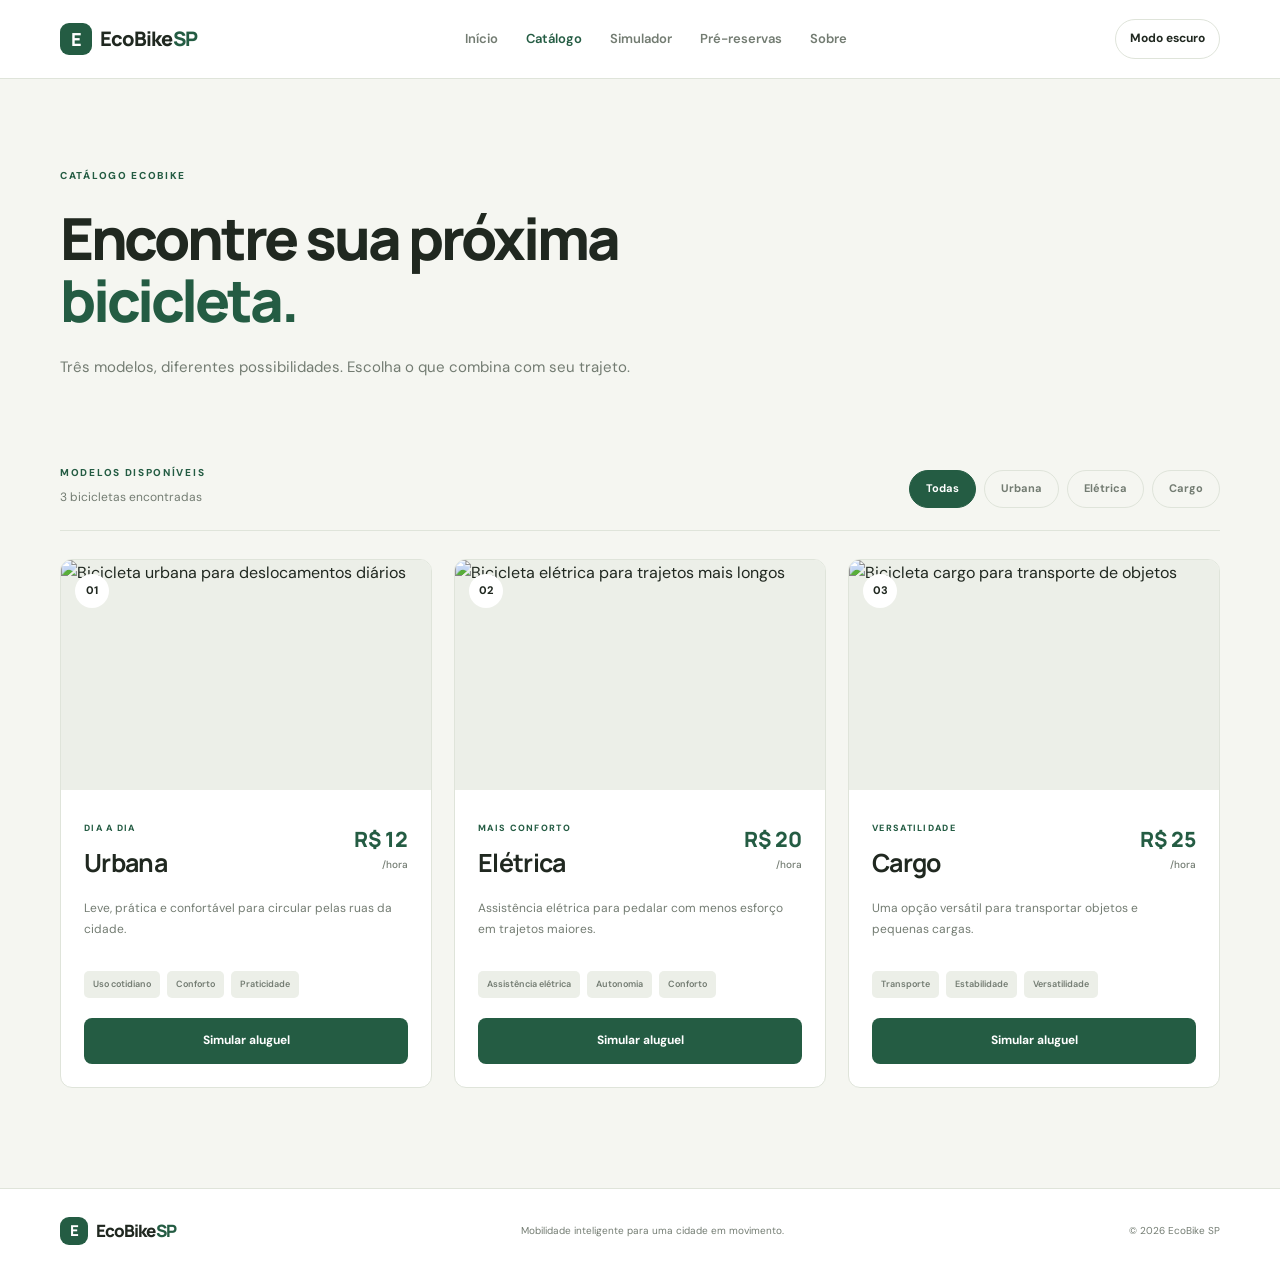
==== bicicletas.html @ a2876f56 "first commit" ====
<!DOCTYPE html>
<html lang="pt-BR">
<head>
    <meta charset="UTF-8">
    <meta name="viewport" content="width=device-width, initial-scale=1.0">
    <meta name="description" content="Conheça os modelos de bicicletas disponíveis para aluguel na EcoBike SP.">
    <title>Catálogo | EcoBike SP</title>
    <link rel="stylesheet" href="css/style.css">
    <script src="js/main.js" defer></script>
    <script src="js/bicicletas.js" defer></script>
</head>
<body>
    <header class="site-header">
        <nav class="navbar container" aria-label="Navegação principal">
            <a class="brand" href="index.html"><span class="brand-mark">E</span> EcoBike<span>SP</span></a>
            <div class="nav-links">
                <a href="index.html">Início</a>
                <a class="active" href="bicicletas.html">Catálogo</a>
                <a href="simulador.html">Simulador</a>
                <a href="reservas.html">Pré-reservas</a>
                <a href="sobre.html">Sobre</a>
            </div>
            <button class="theme-toggle" id="themeToggle" type="button" aria-label="Ativar modo escuro">Modo escuro</button>
        </nav>
    </header>

    <main>
        <section class="page-hero container">
            <span class="eyebrow">CATÁLOGO ECOBIKE</span>
            <h1>Encontre sua próxima <span>bicicleta.</span></h1>
            <p>Três modelos, diferentes possibilidades. Escolha o que combina com seu trajeto.</p>
        </section>

        <section class="catalog-section container">
            <div class="catalog-toolbar">
                <div><span class="eyebrow">MODELOS DISPONÍVEIS</span><p class="catalog-count" id="catalogCount">3 bicicletas encontradas</p></div>
                <div class="filters" role="group" aria-label="Filtrar bicicletas">
                    <button class="filter-btn active" type="button" data-filter="todos" aria-pressed="true">Todas</button>
                    <button class="filter-btn" type="button" data-filter="urbana" aria-pressed="false">Urbana</button>
                    <button class="filter-btn" type="button" data-filter="eletrica" aria-pressed="false">Elétrica</button>
                    <button class="filter-btn" type="button" data-filter="cargo" aria-pressed="false">Cargo</button>
                </div>
            </div>

            <div class="catalog-grid" id="catalogGrid">
                <article class="bike-card" data-category="urbana">
                    <div class="bike-image"><img src="https://images.unsplash.com/photo-1507035895480-2b3156c31fc8?auto=format&fit=crop&w=900&q=85" alt="Bicicleta urbana para deslocamentos diários"><span class="bike-number">01</span></div>
                    <div class="bike-info"><div class="bike-title-row"><div><span class="plan-tag">DIA A DIA</span><h2>Urbana</h2></div><p class="bike-price">R$ 12<small>/hora</small></p></div><p class="bike-description">Leve, prática e confortável para circular pelas ruas da cidade.</p><div class="bike-specs"><span>Uso cotidiano</span><span>Conforto</span><span>Praticidade</span></div><a class="btn btn-primary btn-full" href="simulador.html?tipo=urbana">Simular aluguel</a></div>
                </article>

                <article class="bike-card" data-category="eletrica">
                    <div class="bike-image"><img src="https://images.unsplash.com/photo-1571068316344-75bc76f77890?auto=format&fit=crop&w=900&q=85" alt="Bicicleta elétrica para trajetos mais longos"><span class="bike-number">02</span></div>
                    <div class="bike-info"><div class="bike-title-row"><div><span class="plan-tag">MAIS CONFORTO</span><h2>Elétrica</h2></div><p class="bike-price">R$ 20<small>/hora</small></p></div><p class="bike-description">Assistência elétrica para pedalar com menos esforço em trajetos maiores.</p><div class="bike-specs"><span>Assistência elétrica</span><span>Autonomia</span><span>Conforto</span></div><a class="btn btn-primary btn-full" href="simulador.html?tipo=eletrica">Simular aluguel</a></div>
                </article>

                <article class="bike-card" data-category="cargo">
                    <div class="bike-image"><img src="https://images.unsplash.com/photo-1558981806-ec527fa84c39?auto=format&fit=crop&w=900&q=85" alt="Bicicleta cargo para transporte de objetos"><span class="bike-number">03</span></div>
                    <div class="bike-info"><div class="bike-title-row"><div><span class="plan-tag">VERSATILIDADE</span><h2>Cargo</h2></div><p class="bike-price">R$ 25<small>/hora</small></p></div><p class="bike-description">Uma opção versátil para transportar objetos e pequenas cargas.</p><div class="bike-specs"><span>Transporte</span><span>Estabilidade</span><span>Versatilidade</span></div><a class="btn btn-primary btn-full" href="simulador.html?tipo=cargo">Simular aluguel</a></div>
                </article>
            </div>
            <p class="empty-state" id="semResultados" hidden>Nenhuma bicicleta encontrada para esse filtro.</p>
        </section>
    </main>

    <footer class="site-footer"><div class="container footer-content"><a class="brand footer-brand" href="index.html"><span class="brand-mark">E</span> EcoBike<span>SP</span></a><p>Mobilidade inteligente para uma cidade em movimento.</p><span>© 2026 EcoBike SP</span></div></footer>
</body>
</html>
---- css/style.css ----
@import url('https://fonts.googleapis.com/css2?family=DM+Sans:wght@400;500;600;700&family=Manrope:wght@400;500;600;700;800&display=swap');

:root {
    --bg: #f5f6f1;
    --surface: #ffffff;
    --surface-soft: #ecefe8;
    --text: #202820;
    --muted: #737c72;
    --primary: #245c43;
    --primary-dark: #19432f;
    --accent: #c7e36b;
    --border: #dfe4da;
    --danger: #b83b3b;
    --shadow: 0 12px 35px rgba(28, 47, 34, .07);
    --radius: 18px;
    --transition: .25s ease;
}

body.dark {
    --bg: #111713;
    --surface: #1a241d;
    --surface-soft: #222e25;
    --text: #edf2e9;
    --muted: #a2afa1;
    --primary: #9bc99e;
    --primary-dark: #c0dfb9;
    --accent: #c7e36b;
    --border: #334137;
    --danger: #ff8585;
    --shadow: 0 12px 35px rgba(0, 0, 0, .18);
}

* {
    margin: 0;
    padding: 0;
    box-sizing: border-box;
}

html {
    scroll-behavior: smooth;
}

body {
    min-width: 320px;
    background: var(--bg);
    color: var(--text);
    font-family: 'DM Sans', sans-serif;
    line-height: 1.6;
    transition: background var(--transition), color var(--transition);
}

a {
    color: inherit;
    text-decoration: none;
}

button, input, select {
    font: inherit;
}

button, a {
    -webkit-tap-highlight-color: transparent;
}

img {
    display: block;
    width: 100%;
    object-fit: cover;
}

.container {
    width: min(1160px, calc(100% - 48px));
    margin-inline: auto;
}

.section-space {
    padding-top: 88px;
    padding-bottom: 95px;
}

.site-header {
    position: sticky;
    top: 0;
    z-index: 20;
    background: var(--surface);
    border-bottom: 1px solid var(--border);
}

.navbar {
    min-height: 78px;
    display: flex;
    align-items: center;
    justify-content: space-between;
    gap: 25px;
}

.brand {
    display: inline-flex;
    align-items: center;
    gap: 8px;
    font-family: 'Manrope', sans-serif;
    font-size: 20px;
    font-weight: 800;
    letter-spacing: -1px;
    white-space: nowrap;
}

.brand > span:last-child {
    color: var(--primary);
    margin-left: -7px;
}

.brand-mark {
    display: grid;
    place-items: center;
    width: 32px;
    height: 32px;
    background: var(--primary);
    color: #fff;
    border-radius: 9px;
    font-size: 18px;
}

.nav-links {
    display: flex;
    align-items: center;
    justify-content: center;
    gap: 28px;
}

.nav-links a {
    color: var(--muted);
    font-size: 13px;
    font-weight: 600;
    transition: color var(--transition);
}

.nav-links a:hover,
.nav-links a.active {
    color: var(--primary);
}

.theme-toggle {
    border: 1px solid var(--border);
    border-radius: 30px;
    padding: 9px 14px;
    background: var(--surface);
    color: var(--text);
    font-size: 12px;
    font-weight: 700;
    cursor: pointer;
    transition: var(--transition);
    white-space: nowrap;
}

.theme-toggle:hover {
    border-color: var(--primary);
    color: var(--primary);
}

.hero {
    min-height: 590px;
    display: grid;
    grid-template-columns: 1fr 1fr;
    align-items: center;
    gap: 55px;
    padding-top: 65px;
    padding-bottom: 65px;
}

.eyebrow {
    display: inline-block;
    color: var(--primary);
    font-size: 10px;
    font-weight: 800;
    letter-spacing: 1.7px;
}

.hero h1,
.page-hero h1 {
    margin-top: 20px;
    font-family: 'Manrope', sans-serif;
    font-size: clamp(42px, 5.2vw, 66px);
    font-weight: 800;
    line-height: 1.08;
    letter-spacing: -3px;
}

.hero h1 span,
.page-hero h1 span {
    color: var(--primary);
}

.hero-content > p,
.page-hero > p {
    max-width: 500px;
    margin-top: 22px;
    color: var(--muted);
    font-size: 15px;
    line-height: 1.8;
}

.hero-actions {
    display: flex;
    flex-wrap: wrap;
    gap: 12px;
    margin-top: 30px;
}

.btn {
    display: inline-flex;
    align-items: center;
    justify-content: center;
    min-height: 46px;
    padding: 12px 21px;
    border: 1px solid transparent;
    border-radius: 8px;
    font-size: 12px;
    font-weight: 700;
    cursor: pointer;
    transition: transform var(--transition), background var(--transition), border-color var(--transition);
}

.btn:hover {
    transform: translateY(-2px);
}

.btn-primary {
    background: var(--primary);
    color: #fff;
}

.btn-primary:hover {
    background: var(--primary-dark);
}

.btn-secondary {
    background: transparent;
    color: var(--text);
    border-color: var(--border);
}

.btn-secondary:hover {
    border-color: var(--primary);
    color: var(--primary);
}

.btn-light {
    background: var(--accent);
    color: #1c2c1d;
}

.btn-full {
    width: 100%;
}

.hero-data {
    display: flex;
    flex-wrap: wrap;
    gap: 32px;
    margin-top: 45px;
    padding-top: 25px;
    border-top: 1px solid var(--border);
}

.hero-data div {
    display: flex;
    flex-direction: column;
}

.hero-data strong {
    font-family: 'Manrope', sans-serif;
    font-size: 22px;
    font-weight: 800;
}

.hero-data span {
    color: var(--muted);
    font-size: 10px;
}

.hero-image {
    position: relative;
    height: 455px;
    overflow: hidden;
    border-radius: 4px;
    background: var(--surface-soft);
}

.hero-image img {
    height: 100%;
    transition: transform .6s ease;
}

.hero-image:hover img {
    transform: scale(1.04);
}

.image-caption {
    position: absolute;
    right: 0;
    bottom: 0;
    left: 0;
    display: flex;
    flex-direction: column;
    gap: 4px;
    padding: 24px;
    color: #fff;
    background: linear-gradient(transparent, rgba(0, 0, 0, .72));
}

.image-caption span {
    font-size: 9px;
    letter-spacing: 1.5px;
}

.image-caption strong {
    font-family: 'Manrope', sans-serif;
    font-size: 17px;
}

.intro-section {
    padding: 62px 0;
    background: var(--surface-soft);
}

.intro-grid {
    display: grid;
    grid-template-columns: 1fr 1fr;
    align-items: center;
    gap: 50px;
}

.intro-grid h2,
.section-heading h2,
.callout-content h2,
.calculator-heading h2,
.reservation-form-panel h2,
.list-heading h2,
.about-content h2,
.values-section h2 {
    margin-top: 10px;
    font-family: 'Manrope', sans-serif;
    font-size: clamp(26px, 3vw, 36px);
    line-height: 1.2;
    letter-spacing: -1.3px;
}

.intro-grid > p {
    color: var(--muted);
    font-size: 14px;
    line-height: 1.9;
}

.section-heading {
    display: flex;
    align-items: end;
    justify-content: space-between;
    gap: 25px;
    margin-bottom: 30px;
}

.section-heading h2 {
    max-width: 480px;
}

.text-link {
    display: inline-block;
    color: var(--primary);
    font-size: 12px;
    font-weight: 800;
    text-decoration: underline;
    text-underline-offset: 5px;
}

.plan-grid {
    display: grid;
    grid-template-columns: repeat(3, 1fr);
    gap: 22px;
}

.plan-card {
    overflow: hidden;
    background: var(--surface);
    border: 1px solid var(--border);
    border-radius: 12px;
    transition: transform var(--transition), box-shadow var(--transition);
}

.plan-card:hover {
    transform: translateY(-5px);
    box-shadow: var(--shadow);
}

.plan-card > img {
    height: 220px;
}

.plan-body {
    padding: 23px;
}

.plan-tag {
    color: var(--primary);
    font-size: 9px;
    font-weight: 800;
    letter-spacing: 1.3px;
}

.plan-body h3 {
    margin-top: 6px;
    font-family: 'Manrope', sans-serif;
    font-size: 24px;
}

.plan-body p {
    min-height: 50px;
    margin: 8px 0 16px;
    color: var(--muted);
    font-size: 12px;
}

.plan-body > strong {
    display: block;
    margin-bottom: 15px;
    font-family: 'Manrope', sans-serif;
    font-size: 24px;
}

.plan-body > strong small {
    color: var(--muted);
    font-family: 'DM Sans', sans-serif;
    font-size: 11px;
    font-weight: 500;
}

.callout-section {
    padding: 65px 0;
    background: var(--primary);
    color: #fff;
}

.callout-content {
    display: flex;
    align-items: center;
    justify-content: space-between;
    gap: 30px;
}

.callout-content .eyebrow {
    color: var(--accent);
}

.callout-content h2 {
    font-size: 34px;
}

.callout-content p {
    margin-top: 10px;
    color: rgba(255, 255, 255, .75);
    font-size: 13px;
}

.page-hero {
    padding-top: 82px;
    padding-bottom: 55px;
}

.page-hero h1 {
    max-width: 780px;
    font-size: clamp(39px, 5vw, 58px);
}

.page-hero > p {
    max-width: 610px;
}

.catalog-section {
    padding-bottom: 100px;
}

.catalog-toolbar {
    display: flex;
    align-items: end;
    justify-content: space-between;
    gap: 25px;
    padding: 22px 0;
    margin-bottom: 28px;
    border-bottom: 1px solid var(--border);
}

.catalog-count {
    margin-top: 5px;
    color: var(--muted);
    font-size: 12px;
}

.filters {
    display: flex;
    flex-wrap: wrap;
    gap: 8px;
}

.filter-btn {
    padding: 9px 16px;
    border: 1px solid var(--border);
    border-radius: 30px;
    background: transparent;
    color: var(--muted);
    font-size: 11px;
    font-weight: 700;
    cursor: pointer;
    transition: var(--transition);
}

.filter-btn:hover,
.filter-btn.active {
    border-color: var(--primary);
    background: var(--primary);
    color: #fff;
}

.catalog-grid {
    display: grid;
    grid-template-columns: repeat(3, minmax(0, 1fr));
    align-items: stretch;
    gap: 22px;
}

.bike-card {
    display: flex;
    min-width: 0;
    flex-direction: column;
    overflow: hidden;
    background: var(--surface);
    border: 1px solid var(--border);
    border-radius: 12px;
    transition: transform var(--transition), box-shadow var(--transition);
}

.bike-card:hover {
    transform: translateY(-4px);
    box-shadow: var(--shadow);
}

.bike-card[hidden] {
    display: none;
}

.bike-image {
    position: relative;
    height: 230px;
    overflow: hidden;
    background: var(--surface-soft);
}

.bike-image img {
    width: 100%;
    height: 100%;
    transition: transform .5s ease;
}

.bike-card:hover .bike-image img {
    transform: scale(1.04);
}

.bike-number {
    position: absolute;
    top: 14px;
    left: 14px;
    display: grid;
    width: 34px;
    height: 34px;
    place-items: center;
    border-radius: 50%;
    background: var(--surface);
    color: var(--text);
    font-size: 11px;
    font-weight: 800;
}

.bike-info {
    display: flex;
    flex: 1;
    flex-direction: column;
    padding: 23px;
}

.bike-title-row {
    display: flex;
    align-items: center;
    justify-content: space-between;
    gap: 12px;
}

.bike-title-row h2 {
    margin-top: 5px;
    font-family: 'Manrope', sans-serif;
    font-size: 25px;
    letter-spacing: -.7px;
}

.bike-price {
    color: var(--primary);
    font-family: 'Manrope', sans-serif;
    font-size: 21px;
    font-weight: 800;
    white-space: nowrap;
}

.bike-price small {
    display: block;
    color: var(--muted);
    font-family: 'DM Sans', sans-serif;
    font-size: 10px;
    font-weight: 500;
    text-align: right;
}

.bike-description {
    min-height: 58px;
    margin: 15px 0;
    color: var(--muted);
    font-size: 12px;
    line-height: 1.7;
}

.bike-specs {
    display: flex;
    flex-wrap: wrap;
    gap: 7px;
    margin: auto 0 20px;
}

.bike-specs span {
    padding: 6px 9px;
    border-radius: 5px;
    background: var(--surface-soft);
    color: var(--muted);
    font-size: 9px;
    font-weight: 600;
}

.empty-state {
    padding: 35px;
    color: var(--muted);
    text-align: center;
}

.empty-state[hidden] {
    display: none;
}

.calculator-section {
    display: grid;
    grid-template-columns: 1.1fr .9fr;
    gap: 25px;
    padding-bottom: 100px;
}

.calculator-panel,
.result-panel,
.reservation-form-panel,
.reservation-list-panel {
    padding: 35px;
    border: 1px solid var(--border);
    border-radius: 14px;
    background: var(--surface);
    box-shadow: var(--shadow);
}

.calculator-heading h2 {
    margin-top: 12px;
}

.calculator-heading > p,
.reservation-form-panel > p {
    margin-top: 9px;
    color: var(--muted);
    font-size: 13px;
}

.calculator-form {
    display: grid;
    gap: 20px;
    margin-top: 28px;
}

.form-group {
    display: grid;
    gap: 8px;
}

.form-group label {
    font-size: 12px;
    font-weight: 700;
}

.form-group input,
.form-group select {
    width: 100%;
    min-height: 48px;
    padding: 0 14px;
    border: 1px solid var(--border);
    border-radius: 7px;
    outline: none;
    background: var(--bg);
    color: var(--text);
    transition: border-color var(--transition);
}

.form-group input:focus,
.form-group select:focus {
    border-color: var(--primary);
}

.form-group small {
    color: var(--muted);
    font-size: 10px;
}

.result-panel {
    display: flex;
    flex-direction: column;
    align-items: flex-start;
    background: var(--surface-soft);
    box-shadow: none;
}

.result-icon {
    display: grid;
    width: 52px;
    height: 52px;
    place-items: center;
    margin-top: 25px;
    border-radius: 12px;
    background: var(--primary);
    color: #fff;
    font-family: 'Manrope', sans-serif;
    font-size: 19px;
    font-weight: 800;
}

.result-panel h2 {
    margin-top: 18px;
    font-family: 'Manrope', sans-serif;
    font-size: 24px;
}

.result-panel > p {
    margin: 8px 0 20px;
    color: var(--muted);
    font-size: 12px;
}

.result-details {
    width: 100%;
    margin: 5px 0 20px;
}

.result-details[hidden] {
    display: none;
}

.result-details > div {
    display: flex;
    justify-content: space-between;
    gap: 15px;
    padding: 10px 0;
    border-bottom: 1px solid var(--border);
    font-size: 12px;
}

.result-details > div span {
    color: var(--muted);
}

.result-details .result-total {
    margin-top: 8px;
    border: 0;
    font-size: 15px;
}

.result-total strong {
    color: var(--primary);
    font-size: 22px;
}

.discount-note {
    margin-top: 20px;
    font-size: 10px;
}

.reservation-section {
    display: grid;
    grid-template-columns: .8fr 1.2fr;
    gap: 25px;
    padding-bottom: 100px;
}

.reservation-form-panel h2,
.list-heading h2 {
    margin-top: 10px;
    font-size: 27px;
}

.reservation-form-panel form {
    display: grid;
    gap: 20px;
    margin-top: 25px;
}

.form-feedback {
    min-height: 20px;
    color: var(--primary);
    font-size: 11px;
}

.list-heading {
    display: flex;
    align-items: center;
    justify-content: space-between;
    gap: 15px;
    margin-bottom: 22px;
}

.reservation-counter {
    display: grid;
    width: 42px;
    height: 42px;
    place-items: center;
    border-radius: 50%;
    background: var(--surface-soft);
    color: var(--primary);
    font-size: 15px;
    font-weight: 800;
}

.reservation-list {
    display: grid;
    gap: 10px;
    margin-bottom: 20px;
    list-style: none;
}

.reservation-item {
    display: flex;
    align-items: center;
    justify-content: space-between;
    gap: 12px;
    padding: 13px 15px;
    border: 1px solid var(--border);
    border-radius: 8px;
    background: var(--bg);
}

.reservation-name {
    overflow-wrap: anywhere;
    font-size: 12px;
    font-weight: 600;
}

.remove-reservation {
    flex-shrink: 0;
    padding: 7px 10px;
    border: 1px solid var(--border);
    border-radius: 6px;
    background: transparent;
    color: var(--danger);
    font-size: 10px;
    font-weight: 700;
    cursor: pointer;
}

.remove-reservation:hover {
    border-color: var(--danger);
}

.list-empty {
    padding: 25px 10px;
    color: var(--muted);
    font-size: 12px;
    text-align: center;
}

.about-section {
    display: grid;
    grid-template-columns: 1fr 1fr;
    align-items: center;
    gap: 60px;
    padding-bottom: 95px;
}

.about-image {
    height: 390px;
    overflow: hidden;
    border-radius: 12px;
    background: var(--surface-soft);
}

.about-image img {
    height: 100%;
}

.about-content h2 {
    margin: 14px 0 18px;
    font-size: 35px;
}

.about-content p {
    margin-bottom: 14px;
    color: var(--muted);
    font-size: 13px;
    line-height: 1.9;
}

.about-content .btn {
    margin-top: 12px;
}

.values-section {
    padding: 75px 0 90px;
    background: var(--surface-soft);
}

.values-section h2 {
    margin-bottom: 35px;
}

.values-grid {
    display: grid;
    grid-template-columns: repeat(3, 1fr);
    gap: 25px;
}

.values-grid article {
    padding: 25px;
    border-top: 2px solid var(--primary);
    background: var(--surface);
}

.values-grid article > span {
    color: var(--primary);
    font-size: 11px;
    font-weight: 800;
}

.values-grid h3 {
    margin: 15px 0 8px;
    font-family: 'Manrope', sans-serif;
    font-size: 19px;
}

.values-grid p {
    color: var(--muted);
    font-size: 12px;
    line-height: 1.8;
}

.site-footer {
    padding: 28px 0;
    border-top: 1px solid var(--border);
    background: var(--surface);
}

.footer-content {
    display: flex;
    align-items: center;
    justify-content: space-between;
    gap: 20px;
}

.footer-brand {
    font-size: 17px;
}

.footer-brand .brand-mark {
    width: 28px;
    height: 28px;
    font-size: 15px;
}

.footer-content p,
.footer-content > span {
    color: var(--muted);
    font-size: 10px;
}

@media (max-width: 900px) {
    .navbar {
        flex-wrap: wrap;
        justify-content: space-between;
        padding-top: 15px;
        padding-bottom: 15px;
    }

    .nav-links {
        order: 3;
        width: 100%;
        justify-content: flex-start;
        overflow-x: auto;
        padding: 5px 0;
    }

    .hero {
        gap: 30px;
    }

    .hero-image {
        height: 390px;
    }

    .catalog-grid,
    .plan-grid {
        grid-template-columns: repeat(2, minmax(0, 1fr));
    }

    .catalog-grid .bike-card:last-child,
    .plan-grid .plan-card:last-child {
        grid-column: auto;
    }
}

@media (max-width: 650px) {
    .container {
        width: min(100% - 32px, 520px);
    }

    .navbar {
        gap: 12px;
    }

    .brand {
        font-size: 18px;
    }

    .nav-links {
        gap: 20px;
    }

    .nav-links a {
        white-space: nowrap;
        font-size: 12px;
    }

    .theme-toggle {
        padding: 8px 10px;
        font-size: 10px;
    }

    .hero {
        grid-template-columns: 1fr;
        gap: 35px;
        padding-top: 55px;
        padding-bottom: 55px;
    }

    .hero h1 {
        font-size: 47px;
        letter-spacing: -2px;
    }

    .hero-image {
        height: 310px;
    }

    .hero-data {
        gap: 20px;
    }

    .hero-data strong {
        font-size: 19px;
    }

    .intro-grid,
    .calculator-section,
    .reservation-section,
    .about-section {
        grid-template-columns: 1fr;
        gap: 25px;
    }

    .intro-section {
        padding: 45px 0;
    }

    .section-space {
        padding-top: 60px;
        padding-bottom: 65px;
    }

    .section-heading,
    .catalog-toolbar {
        align-items: flex-start;
        flex-direction: column;
    }

    .plan-grid,
    .catalog-grid,
    .values-grid {
        grid-template-columns: 1fr;
    }

    .plan-card > img {
        height: 230px;
    }

    .callout-content {
        align-items: flex-start;
        flex-direction: column;
    }

    .callout-content h2 {
        font-size: 29px;
    }

    .page-hero {
        padding-top: 60px;
        padding-bottom: 40px;
    }

    .page-hero h1 {
        font-size: 42px;
        letter-spacing: -2px;
    }

    .filters {
        display: grid;
        width: 100%;
        grid-template-columns: repeat(2, 1fr);
    }

    .filter-btn {
        text-align: center;
    }

    .bike-image {
        height: 245px;
    }

    .calculator-panel,
    .result-panel,
    .reservation-form-panel,
    .reservation-list-panel {
        padding: 23px;
    }

    .about-image {
        height: 280px;
    }

    .about-content h2 {
        font-size: 29px;
    }

    .footer-content {
        align-items: flex-start;
        flex-direction: column;
        gap: 10px;
    }
}

@media (prefers-reduced-motion: reduce) {
    *,
    *::before,
    *::after {
        scroll-behavior: auto !important;
        transition-duration: .01ms !important;
        animation-duration: .01ms !important;
    }
}
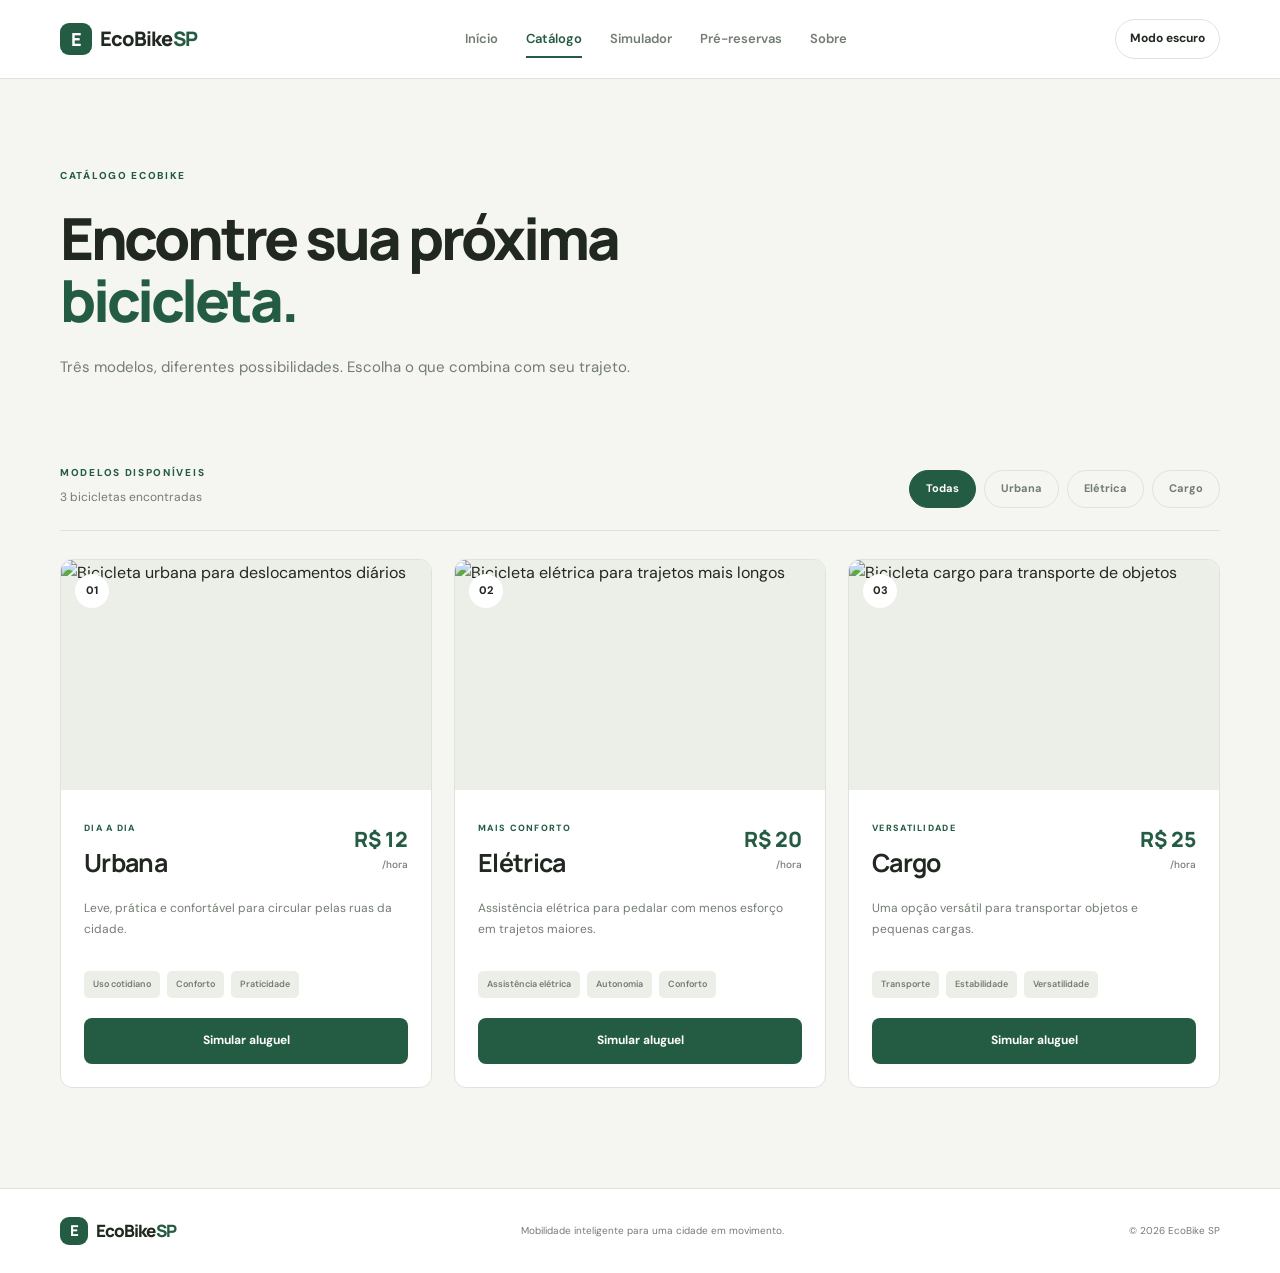
==== commit bb2d1ac6: "projeto completo atualizado , css , js , html das bicicletas" ====
--- a/bicicletas.html
+++ b/bicicletas.html
@@ -6,35 +6,53 @@
     <meta name="viewport" content="width=device-width, initial-scale=1.0">
     <meta name="description" content="Conheça os modelos de bicicletas disponíveis para aluguel na EcoBike SP.">
     <title>Catálogo | EcoBike SP</title>
+
+    <link rel="preconnect" href="https://fonts.googleapis.com">
+    <link rel="preconnect" href="https://fonts.gstatic.com" crossorigin>
+    <link href="https://fonts.googleapis.com/css2?family=DM+Sans:wght@400;500;600;700&family=Manrope:wght@400;500;600;700;800&display=swap" rel="stylesheet">
     <link rel="stylesheet" href="css/style.css">
+
     <script src="js/main.js" defer></script>
     <script src="js/bicicletas.js" defer></script>
 </head>
 <body>
+    <a class="skip-link" href="#conteudo">Pular para o conteúdo</a>
+
     <header class="site-header">
         <nav class="navbar container" aria-label="Navegação principal">
             <a class="brand" href="index.html"><span class="brand-mark">E</span> EcoBike<span>SP</span></a>
-            <div class="nav-links">
+
+            <button class="menu-toggle" id="menuToggle" type="button"
+                aria-label="Abrir menu" aria-expanded="false" aria-controls="navLinks">
+                <span></span><span></span><span></span>
+            </button>
+
+            <div class="nav-links" id="navLinks">
                 <a href="index.html">Início</a>
-                <a class="active" href="bicicletas.html">Catálogo</a>
+                <a class="active" aria-current="page" href="bicicletas.html">Catálogo</a>
                 <a href="simulador.html">Simulador</a>
                 <a href="reservas.html">Pré-reservas</a>
                 <a href="sobre.html">Sobre</a>
             </div>
+
             <button class="theme-toggle" id="themeToggle" type="button" aria-label="Ativar modo escuro">Modo escuro</button>
         </nav>
     </header>
 
-    <main>
-        <section class="page-hero container">
+    <main id="conteudo">
+        <section class="page-hero container reveal">
             <span class="eyebrow">CATÁLOGO ECOBIKE</span>
             <h1>Encontre sua próxima <span>bicicleta.</span></h1>
             <p>Três modelos, diferentes possibilidades. Escolha o que combina com seu trajeto.</p>
         </section>
 
         <section class="catalog-section container">
-            <div class="catalog-toolbar">
-                <div><span class="eyebrow">MODELOS DISPONÍVEIS</span><p class="catalog-count" id="catalogCount">3 bicicletas encontradas</p></div>
+            <div class="catalog-toolbar reveal">
+                <div>
+                    <span class="eyebrow">MODELOS DISPONÍVEIS</span>
+                    <p class="catalog-count" id="catalogCount" aria-live="polite">3 bicicletas encontradas</p>
+                </div>
+
                 <div class="filters" role="group" aria-label="Filtrar bicicletas">
                     <button class="filter-btn active" type="button" data-filter="todos" aria-pressed="true">Todas</button>
                     <button class="filter-btn" type="button" data-filter="urbana" aria-pressed="false">Urbana</button>
@@ -44,25 +62,74 @@
             </div>
 
             <div class="catalog-grid" id="catalogGrid">
-                <article class="bike-card" data-category="urbana">
-                    <div class="bike-image"><img src="https://images.unsplash.com/photo-1507035895480-2b3156c31fc8?auto=format&fit=crop&w=900&q=85" alt="Bicicleta urbana para deslocamentos diários"><span class="bike-number">01</span></div>
-                    <div class="bike-info"><div class="bike-title-row"><div><span class="plan-tag">DIA A DIA</span><h2>Urbana</h2></div><p class="bike-price">R$ 12<small>/hora</small></p></div><p class="bike-description">Leve, prática e confortável para circular pelas ruas da cidade.</p><div class="bike-specs"><span>Uso cotidiano</span><span>Conforto</span><span>Praticidade</span></div><a class="btn btn-primary btn-full" href="simulador.html?tipo=urbana">Simular aluguel</a></div>
+                <article class="bike-card reveal" data-category="urbana">
+                    <div class="bike-image">
+                        <img src="https://images.unsplash.com/photo-1507035895480-2b3156c31fc8?auto=format&fit=crop&w=900&q=85"
+                            alt="Bicicleta urbana para deslocamentos diários" loading="lazy">
+                        <span class="bike-number">01</span>
+                    </div>
+                    <div class="bike-info">
+                        <div class="bike-title-row">
+                            <div><span class="plan-tag">DIA A DIA</span><h2>Urbana</h2></div>
+                            <p class="bike-price">R$ 12<small>/hora</small></p>
+                        </div>
+                        <p class="bike-description">Leve, prática e confortável para circular pelas ruas da cidade.</p>
+                        <div class="bike-specs">
+                            <span>Uso cotidiano</span><span>Conforto</span><span>Praticidade</span>
+                        </div>
+                        <a class="btn btn-primary btn-full" href="simulador.html?tipo=urbana">Simular aluguel</a>
+                    </div>
                 </article>
 
-                <article class="bike-card" data-category="eletrica">
-                    <div class="bike-image"><img src="https://images.unsplash.com/photo-1571068316344-75bc76f77890?auto=format&fit=crop&w=900&q=85" alt="Bicicleta elétrica para trajetos mais longos"><span class="bike-number">02</span></div>
-                    <div class="bike-info"><div class="bike-title-row"><div><span class="plan-tag">MAIS CONFORTO</span><h2>Elétrica</h2></div><p class="bike-price">R$ 20<small>/hora</small></p></div><p class="bike-description">Assistência elétrica para pedalar com menos esforço em trajetos maiores.</p><div class="bike-specs"><span>Assistência elétrica</span><span>Autonomia</span><span>Conforto</span></div><a class="btn btn-primary btn-full" href="simulador.html?tipo=eletrica">Simular aluguel</a></div>
+                <article class="bike-card reveal" data-category="eletrica">
+                    <div class="bike-image">
+                        <img src="https://images.unsplash.com/photo-1571068316344-75bc76f77890?auto=format&fit=crop&w=900&q=85"
+                            alt="Bicicleta elétrica para trajetos mais longos" loading="lazy">
+                        <span class="bike-number">02</span>
+                    </div>
+                    <div class="bike-info">
+                        <div class="bike-title-row">
+                            <div><span class="plan-tag">MAIS CONFORTO</span><h2>Elétrica</h2></div>
+                            <p class="bike-price">R$ 20<small>/hora</small></p>
+                        </div>
+                        <p class="bike-description">Assistência elétrica para pedalar com menos esforço em trajetos maiores.</p>
+                        <div class="bike-specs">
+                            <span>Assistência elétrica</span><span>Autonomia</span><span>Conforto</span>
+                        </div>
+                        <a class="btn btn-primary btn-full" href="simulador.html?tipo=eletrica">Simular aluguel</a>
+                    </div>
                 </article>
 
-                <article class="bike-card" data-category="cargo">
-                    <div class="bike-image"><img src="https://images.unsplash.com/photo-1558981806-ec527fa84c39?auto=format&fit=crop&w=900&q=85" alt="Bicicleta cargo para transporte de objetos"><span class="bike-number">03</span></div>
-                    <div class="bike-info"><div class="bike-title-row"><div><span class="plan-tag">VERSATILIDADE</span><h2>Cargo</h2></div><p class="bike-price">R$ 25<small>/hora</small></p></div><p class="bike-description">Uma opção versátil para transportar objetos e pequenas cargas.</p><div class="bike-specs"><span>Transporte</span><span>Estabilidade</span><span>Versatilidade</span></div><a class="btn btn-primary btn-full" href="simulador.html?tipo=cargo">Simular aluguel</a></div>
+                <article class="bike-card reveal" data-category="cargo">
+                    <div class="bike-image">
+                        <img src="https://images.unsplash.com/photo-1558981806-ec527fa84c39?auto=format&fit=crop&w=900&q=85"
+                            alt="Bicicleta cargo para transporte de objetos" loading="lazy">
+                        <span class="bike-number">03</span>
+                    </div>
+                    <div class="bike-info">
+                        <div class="bike-title-row">
+                            <div><span class="plan-tag">VERSATILIDADE</span><h2>Cargo</h2></div>
+                            <p class="bike-price">R$ 25<small>/hora</small></p>
+                        </div>
+                        <p class="bike-description">Uma opção versátil para transportar objetos e pequenas cargas.</p>
+                        <div class="bike-specs">
+                            <span>Transporte</span><span>Estabilidade</span><span>Versatilidade</span>
+                        </div>
+                        <a class="btn btn-primary btn-full" href="simulador.html?tipo=cargo">Simular aluguel</a>
+                    </div>
                 </article>
             </div>
+
             <p class="empty-state" id="semResultados" hidden>Nenhuma bicicleta encontrada para esse filtro.</p>
         </section>
     </main>
 
-    <footer class="site-footer"><div class="container footer-content"><a class="brand footer-brand" href="index.html"><span class="brand-mark">E</span> EcoBike<span>SP</span></a><p>Mobilidade inteligente para uma cidade em movimento.</p><span>© 2026 EcoBike SP</span></div></footer>
+    <footer class="site-footer">
+        <div class="container footer-content">
+            <a class="brand footer-brand" href="index.html"><span class="brand-mark">E</span> EcoBike<span>SP</span></a>
+            <p>Mobilidade inteligente para uma cidade em movimento.</p>
+            <span>© 2026 EcoBike SP</span>
+        </div>
+    </footer>
 </body>
 </html>
--- a/css/style.css
+++ b/css/style.css
@@ -1,5 +1,3 @@
-
-@import url('https://fonts.googleapis.com/css2?family=DM+Sans:wght@400;500;600;700&family=Manrope:wght@400;500;600;700;800&display=swap');
 
 :root {
     --bg: #f5f6f1;
@@ -13,7 +11,7 @@
     --border: #dfe4da;
     --danger: #b83b3b;
     --shadow: 0 12px 35px rgba(28, 47, 34, .07);
-    --radius: 18px;
+    --radius: 14px;
     --transition: .25s ease;
 }
 
@@ -39,6 +37,7 @@
 
 html {
     scroll-behavior: smooth;
+    scroll-padding-top: 100px;
 }
 
 body {
@@ -50,6 +49,10 @@
     transition: background var(--transition), color var(--transition);
 }
 
+body, button, input, select {
+    font-family: 'DM Sans', sans-serif;
+}
+
 a {
     color: inherit;
     text-decoration: none;
@@ -61,6 +64,14 @@
 
 button, a {
     -webkit-tap-highlight-color: transparent;
+}
+
+button:focus-visible,
+a:focus-visible,
+input:focus-visible,
+select:focus-visible {
+    outline: 3px solid var(--accent);
+    outline-offset: 3px;
 }
 
 img {
@@ -69,6 +80,16 @@
     object-fit: cover;
 }
 
+button:disabled {
+    opacity: .45;
+    cursor: not-allowed;
+    transform: none;
+}
+
+[hidden] {
+    display: none !important;
+}
+
 .container {
     width: min(1160px, calc(100% - 48px));
     margin-inline: auto;
@@ -78,6 +99,24 @@
     padding-top: 88px;
     padding-bottom: 95px;
 }
+
+.skip-link {
+    position: fixed;
+    top: 10px;
+    left: 10px;
+    z-index: 100;
+    padding: 10px 15px;
+    border-radius: 7px;
+    background: var(--primary);
+    color: white;
+    transform: translateY(-150%);
+}
+
+.skip-link:focus {
+    transform: translateY(0);
+}
+
+/* ===== CABEÇALHO E NAVEGAÇÃO ===== */
 
 .site-header {
     position: sticky;
@@ -85,6 +124,7 @@
     z-index: 20;
     background: var(--surface);
     border-bottom: 1px solid var(--border);
+    transition: background var(--transition), border-color var(--transition);
 }
 
 .navbar {
@@ -130,15 +170,34 @@
 }
 
 .nav-links a {
+    position: relative;
     color: var(--muted);
     font-size: 13px;
     font-weight: 600;
     transition: color var(--transition);
 }
 
+.nav-links a::after {
+    content: '';
+    position: absolute;
+    right: 0;
+    bottom: -9px;
+    left: 0;
+    height: 2px;
+    background: var(--primary);
+    transform: scaleX(0);
+    transform-origin: left;
+    transition: transform var(--transition);
+}
+
 .nav-links a:hover,
 .nav-links a.active {
     color: var(--primary);
+}
+
+.nav-links a:hover::after,
+.nav-links a.active::after {
+    transform: scaleX(1);
 }
 
 .theme-toggle {
@@ -159,15 +218,42 @@
     color: var(--primary);
 }
 
-.hero {
-    min-height: 590px;
-    display: grid;
-    grid-template-columns: 1fr 1fr;
+.menu-toggle {
+    display: none;
+    width: 42px;
+    height: 42px;
+    padding: 10px;
+    flex-direction: column;
     align-items: center;
-    gap: 55px;
-    padding-top: 65px;
-    padding-bottom: 65px;
-}
+    justify-content: center;
+    gap: 5px;
+    border: 1px solid var(--border);
+    border-radius: 8px;
+    background: var(--surface);
+    cursor: pointer;
+}
+
+.menu-toggle span {
+    width: 18px;
+    height: 2px;
+    border-radius: 3px;
+    background: var(--text);
+    transition: transform var(--transition), opacity var(--transition);
+}
+
+.menu-toggle.open span:first-child {
+    transform: translateY(7px) rotate(45deg);
+}
+
+.menu-toggle.open span:nth-child(2) {
+    opacity: 0;
+}
+
+.menu-toggle.open span:last-child {
+    transform: translateY(-7px) rotate(-45deg);
+}
+
+/* ===== TEXTOS GERAIS ===== */
 
 .eyebrow {
     display: inline-block;
@@ -201,12 +287,7 @@
     line-height: 1.8;
 }
 
-.hero-actions {
-    display: flex;
-    flex-wrap: wrap;
-    gap: 12px;
-    margin-top: 30px;
-}
+/* ===== BOTÕES ===== */
 
 .btn {
     display: inline-flex;
@@ -231,6 +312,10 @@
     color: #fff;
 }
 
+body.dark .btn-primary {
+    color: #122016;
+}
+
 .btn-primary:hover {
     background: var(--primary-dark);
 }
@@ -253,6 +338,25 @@
 
 .btn-full {
     width: 100%;
+}
+
+/* ===== PÁGINA INICIAL ===== */
+
+.hero {
+    min-height: 590px;
+    display: grid;
+    grid-template-columns: 1fr 1fr;
+    align-items: center;
+    gap: 55px;
+    padding-top: 65px;
+    padding-bottom: 65px;
+}
+
+.hero-actions {
+    display: flex;
+    flex-wrap: wrap;
+    gap: 12px;
+    margin-top: 30px;
 }
 
 .hero-data {
@@ -339,7 +443,9 @@
 .reservation-form-panel h2,
 .list-heading h2,
 .about-content h2,
-.values-section h2 {
+.values-section h2,
+.experience-content h2,
+.about-cta-content h2 {
     margin-top: 10px;
     font-family: 'Manrope', sans-serif;
     font-size: clamp(26px, 3vw, 36px);
@@ -374,6 +480,10 @@
     text-underline-offset: 5px;
 }
 
+.text-link:hover {
+    opacity: .75;
+}
+
 .plan-grid {
     display: grid;
     grid-template-columns: repeat(3, 1fr);
@@ -395,6 +505,11 @@
 
 .plan-card > img {
     height: 220px;
+    transition: transform .6s ease;
+}
+
+.plan-card:hover > img {
+    transform: scale(1.035);
 }
 
 .plan-body {
@@ -435,6 +550,50 @@
     font-weight: 500;
 }
 
+/* ===== SEÇÃO DE EXPERIÊNCIA ===== */
+
+.experience-section {
+    padding: 75px 0;
+    background: var(--surface-soft);
+}
+
+.experience-grid {
+    display: grid;
+    grid-template-columns: .85fr 1.15fr;
+    align-items: center;
+    gap: 65px;
+}
+
+.experience-content h2 {
+    max-width: 420px;
+    font-size: 36px;
+}
+
+.experience-content p {
+    max-width: 440px;
+    margin: 17px 0 23px;
+    color: var(--muted);
+    font-size: 13px;
+    line-height: 1.9;
+}
+
+.experience-image {
+    height: 350px;
+    overflow: hidden;
+    border-radius: 10px;
+}
+
+.experience-image img {
+    height: 100%;
+    transition: transform .6s ease;
+}
+
+.experience-image:hover img {
+    transform: scale(1.04);
+}
+
+/* ===== CHAMADA PARA AÇÃO ===== */
+
 .callout-section {
     padding: 65px 0;
     background: var(--primary);
@@ -462,6 +621,8 @@
     font-size: 13px;
 }
 
+/* ===== CABEÇALHO DAS PÁGINAS INTERNAS ===== */
+
 .page-hero {
     padding-top: 82px;
     padding-bottom: 55px;
@@ -475,6 +636,8 @@
 .page-hero > p {
     max-width: 610px;
 }
+
+/* ===== CATÁLOGO ===== */
 
 .catalog-section {
     padding-bottom: 100px;
@@ -519,6 +682,10 @@
     border-color: var(--primary);
     background: var(--primary);
     color: #fff;
+}
+
+body.dark .filter-btn.active {
+    color: #122016;
 }
 
 .catalog-grid {
@@ -651,6 +818,8 @@
 .empty-state[hidden] {
     display: none;
 }
+
+/* ===== SIMULADOR ===== */
 
 .calculator-section {
     display: grid;
@@ -707,12 +876,13 @@
     outline: none;
     background: var(--bg);
     color: var(--text);
-    transition: border-color var(--transition);
+    transition: border-color var(--transition), box-shadow var(--transition);
 }
 
 .form-group input:focus,
 .form-group select:focus {
     border-color: var(--primary);
+    box-shadow: 0 0 0 3px rgba(36, 92, 67, .1);
 }
 
 .form-group small {
@@ -742,6 +912,10 @@
     font-weight: 800;
 }
 
+body.dark .result-icon {
+    color: #122016;
+}
+
 .result-panel h2 {
     margin-top: 18px;
     font-family: 'Manrope', sans-serif;
@@ -792,6 +966,8 @@
     font-size: 10px;
 }
 
+/* ===== PRÉ-RESERVAS ===== */
+
 .reservation-section {
     display: grid;
     grid-template-columns: .8fr 1.2fr;
@@ -815,6 +991,10 @@
     min-height: 20px;
     color: var(--primary);
     font-size: 11px;
+}
+
+.form-feedback.feedback-error {
+    color: var(--danger);
 }
 
 .list-heading {
@@ -853,6 +1033,7 @@
     border: 1px solid var(--border);
     border-radius: 8px;
     background: var(--bg);
+    animation: item-entrada .25s ease both;
 }
 
 .reservation-name {
@@ -871,10 +1052,12 @@
     font-size: 10px;
     font-weight: 700;
     cursor: pointer;
+    transition: var(--transition);
 }
 
 .remove-reservation:hover {
     border-color: var(--danger);
+    background: rgba(184, 59, 59, .06);
 }
 
 .list-empty {
@@ -883,6 +1066,15 @@
     font-size: 12px;
     text-align: center;
 }
+
+.reservation-note {
+    margin-top: 18px;
+    color: var(--muted);
+    font-size: 10px;
+    line-height: 1.7;
+}
+
+/* ===== SOBRE ===== */
 
 .about-section {
     display: grid;
@@ -901,6 +1093,11 @@
 
 .about-image img {
     height: 100%;
+    transition: transform .6s ease;
+}
+
+.about-image:hover img {
+    transform: scale(1.04);
 }
 
 .about-content h2 {
@@ -958,6 +1155,25 @@
     line-height: 1.8;
 }
 
+.about-cta {
+    padding: 65px 0;
+}
+
+.about-cta-content {
+    display: flex;
+    align-items: center;
+    justify-content: space-between;
+    gap: 25px;
+}
+
+.about-cta-content p {
+    margin-top: 10px;
+    color: var(--muted);
+    font-size: 13px;
+}
+
+/* ===== RODAPÉ ===== */
+
 .site-footer {
     padding: 28px 0;
     border-top: 1px solid var(--border);
@@ -986,6 +1202,33 @@
     color: var(--muted);
     font-size: 10px;
 }
+
+/* ===== ANIMAÇÕES DE ENTRADA ===== */
+
+.reveal {
+    opacity: 0;
+    transform: translateY(24px);
+    transition: opacity .7s ease, transform .7s ease;
+}
+
+.reveal.visible {
+    opacity: 1;
+    transform: translateY(0);
+}
+
+@keyframes item-entrada {
+    from {
+        opacity: 0;
+        transform: translateY(8px);
+    }
+
+    to {
+        opacity: 1;
+        transform: translateY(0);
+    }
+}
+
+/* ===== TABLETS ===== */
 
 @media (max-width: 900px) {
     .navbar {
@@ -995,12 +1238,37 @@
         padding-bottom: 15px;
     }
 
+    .menu-toggle {
+        display: flex;
+        order: 2;
+        margin-left: auto;
+    }
+
+    .theme-toggle {
+        order: 3;
+    }
+
     .nav-links {
-        order: 3;
+        order: 4;
         width: 100%;
-        justify-content: flex-start;
-        overflow-x: auto;
-        padding: 5px 0;
+        display: none;
+        flex-direction: column;
+        align-items: stretch;
+        gap: 0;
+        padding: 8px 0;
+        border-top: 1px solid var(--border);
+    }
+
+    .nav-links.open {
+        display: flex;
+    }
+
+    .nav-links a {
+        padding: 12px 5px;
+    }
+
+    .nav-links a::after {
+        display: none;
     }
 
     .hero {
@@ -1016,11 +1284,17 @@
         grid-template-columns: repeat(2, minmax(0, 1fr));
     }
 
-    .catalog-grid .bike-card:last-child,
-    .plan-grid .plan-card:last-child {
-        grid-column: auto;
-    }
-}
+    .calculator-section,
+    .reservation-section {
+        grid-template-columns: 1fr 1fr;
+    }
+
+    .experience-grid {
+        gap: 35px;
+    }
+}
+
+/* ===== CELULARES ===== */
 
 @media (max-width: 650px) {
     .container {
@@ -1033,15 +1307,6 @@
 
     .brand {
         font-size: 18px;
-    }
-
-    .nav-links {
-        gap: 20px;
-    }
-
-    .nav-links a {
-        white-space: nowrap;
-        font-size: 12px;
     }
 
     .theme-toggle {
@@ -1076,7 +1341,8 @@
     .intro-grid,
     .calculator-section,
     .reservation-section,
-    .about-section {
+    .about-section,
+    .experience-grid {
         grid-template-columns: 1fr;
         gap: 25px;
     }
@@ -1106,7 +1372,20 @@
         height: 230px;
     }
 
-    .callout-content {
+    .experience-section {
+        padding: 55px 0;
+    }
+
+    .experience-content h2 {
+        font-size: 30px;
+    }
+
+    .experience-image {
+        height: 270px;
+    }
+
+    .callout-content,
+    .about-cta-content {
         align-items: flex-start;
         flex-direction: column;
     }
@@ -1160,6 +1439,8 @@
         gap: 10px;
     }
 }
+
+/* ===== ACESSIBILIDADE: MOVIMENTO REDUZIDO ===== */
 
 @media (prefers-reduced-motion: reduce) {
     *,
@@ -1168,5 +1449,11 @@
         scroll-behavior: auto !important;
         transition-duration: .01ms !important;
         animation-duration: .01ms !important;
-    }
-}
+        animation-iteration-count: 1 !important;
+    }
+
+    .reveal {
+        opacity: 1;
+        transform: none;
+    }
+}
